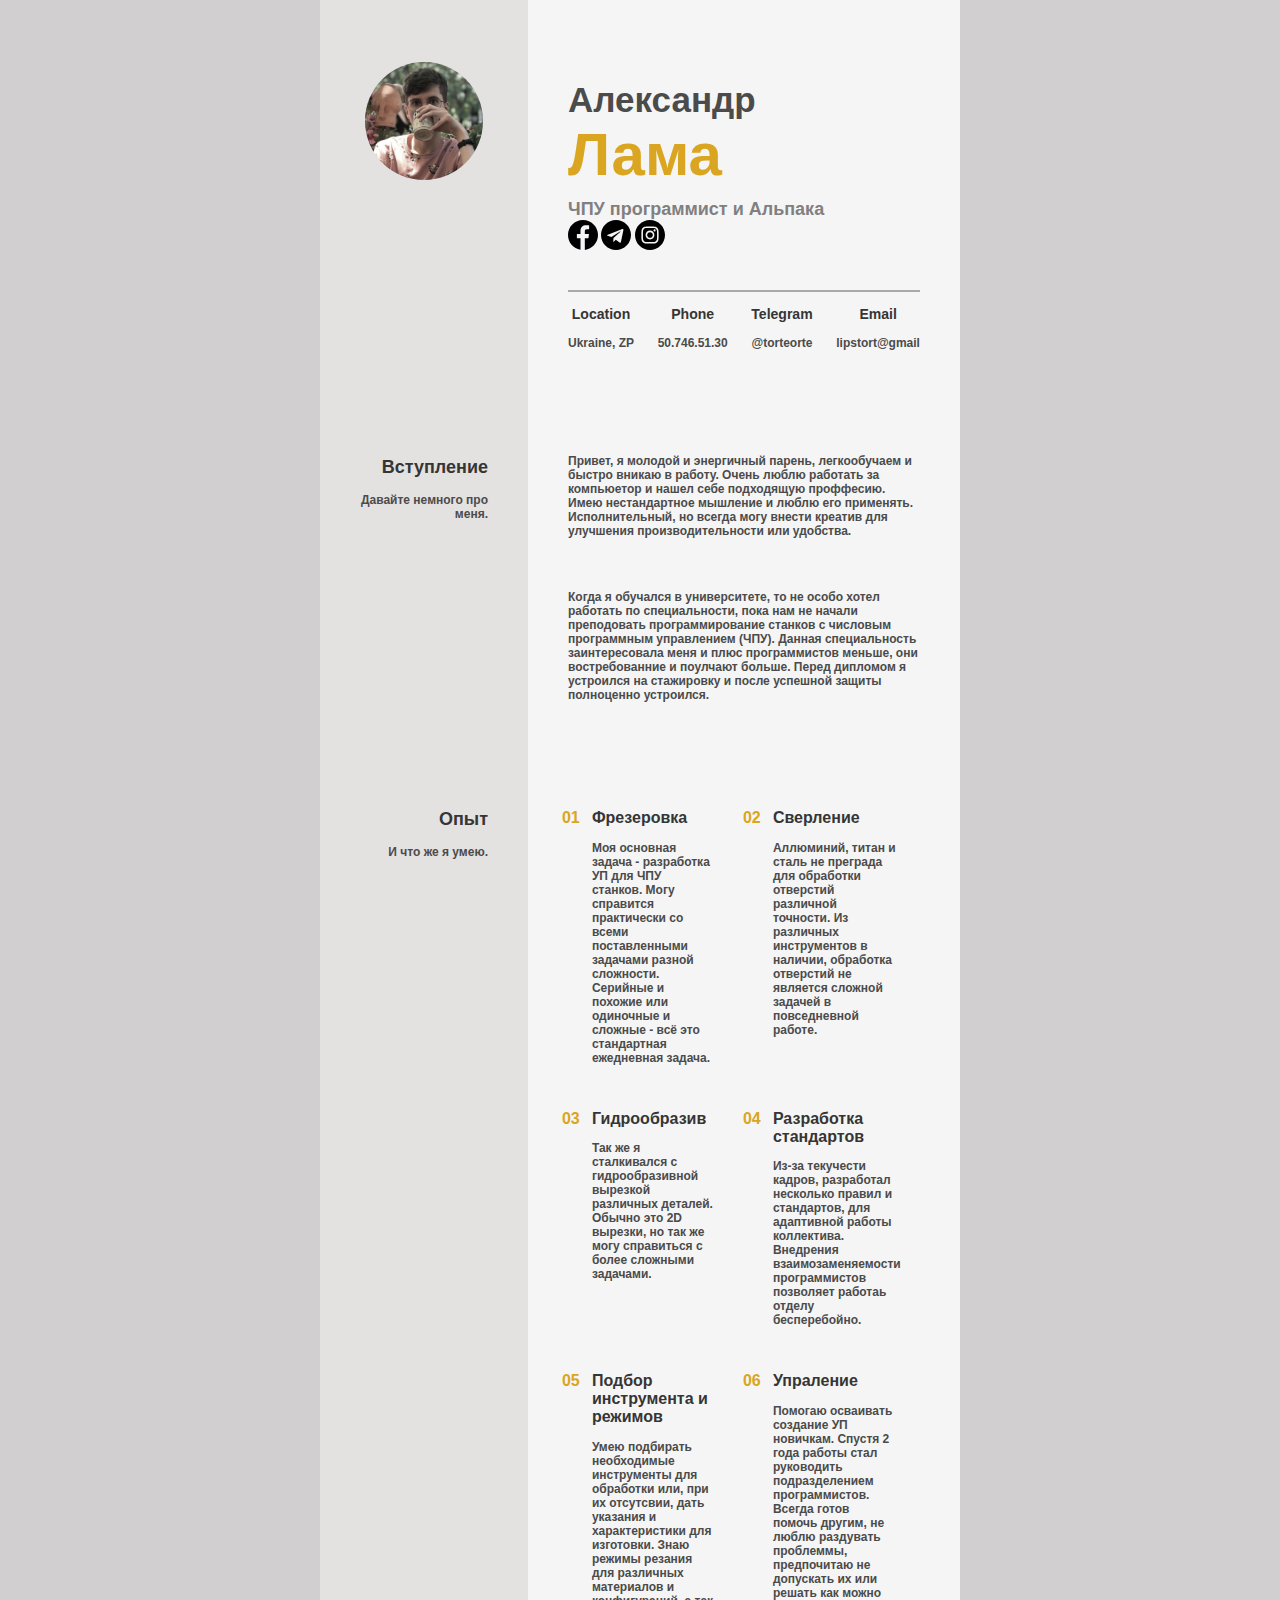
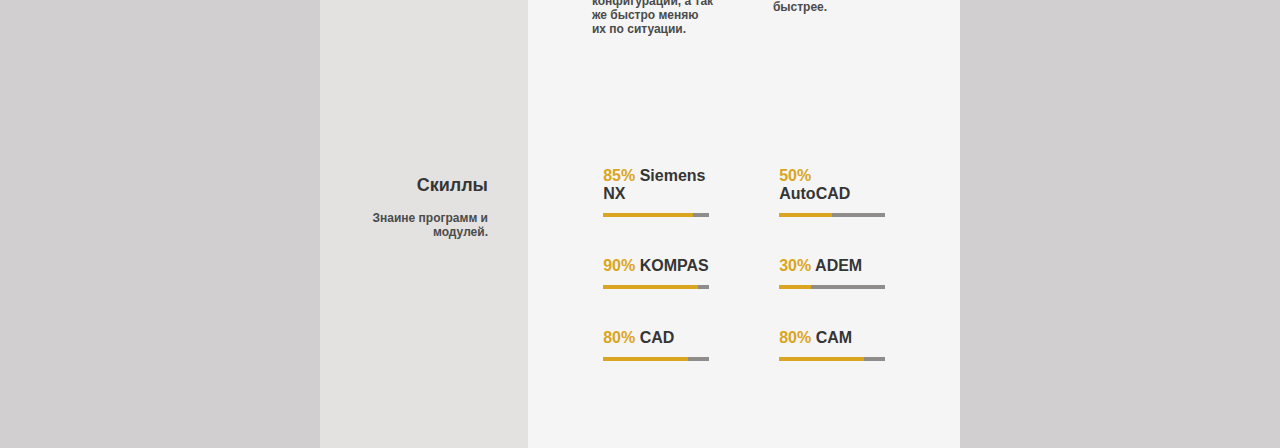
==== resume/index.html @ 5bc4dfea "Add files via upload" ====
<!DOCTYPE html>
<html lang="ru">
  <head>
    <meta charset="utf-8">
    <link  rel="stylesheet" href="style.css">
    <title>Resume</title>
  </head>

  <body>
    <div class="main">

      <div class="origin head-information">
        <div class="left image"> 
          <img src="work_img/255.jpg" alt="">
        </div>

        <div class="right introduce">
          
          
          <div class="me-main">
            <p>Александр</p>
            <p>Лама</p>
            <div class="three"> <p>ЧПУ программист и Альпака</p> 
              <div class="contacts">
                <a href="https://www.facebook.com/lips.tort" class="social social-fb" target="_blank"></a>
                <a href="@torteorte" class="social social-teleg" target="_blank"></a>
                <a href="https://www.instagram.com/alexlipssky" class="social social-inst" target="_blank"></a>  
              </div>
            </div>
          </div>
          
          <div class="footer">

            <div>
              <h3>Location</h3>
              <p>Ukraine, ZP</p>
            </div>

            <div>
              <h3>Phone</h3>
              <p>50.746.51.30</p>
            </div>

            <div>
              <h3>Telegram</h3>
              <p>@torteorte</p>
            </div>

            <div>
              <h3>Email</h3>
              <p>lipstort@gmail</p>
            </div>

          </div>
        </div>
      </div>
  
      <div class="origin  intro">
        <div class="left"> 
          <h2>Вступление</h2>
          <p>Давайте немного про меня.</p>
        </div>

        <div class="right">
          <p>Привет, я молодой и энергичный парень, легкообучаем и быстро вникаю в работу. Очень люблю работать за компьюетор и нашел себе подходящую проффесию. 
            Имею нестандартное мышление и люблю его применять. 
            Исполнительный, но всегда могу внести креатив для улучшения производительности или удобства.
          </p>
          <p>Когда я обучался в университете, то не особо хотел работать по специальности, пока нам не начали преподовать программирование станков с числовым программным управлением (ЧПУ). 
            Данная специальность заинтересовала меня и плюс программистов меньше, они востребованние и поулчают больше. 
            Перед дипломом я устроился на стажировку и после успешной защиты полноценно устроился.</p>
        </div>
      </div>

      <div class="origin  exp">
        <div class="left"> 
          <h2>Опыт</h2>
          <p>И что же я умею.</p>
        </div>

        <div class="right">
          <ul>
            <li> 
              <h2> <span>01</span>  Фрезеровка</h2>
              <p>Моя основная задача - разработка УП для ЧПУ станков. 
                Могу справится практически со всеми поставленными задачами разной сложности. 
                Серийные и похожие или одиночные и сложные - всё это стандартная ежедневная задача.</p>
            </li>

            <li> 
              <h2> <span>02</span> Сверление</h2>
              <p>Аллюминий, титан и сталь не преграда для обработки отверстий различной точности.
                 Из различных инструментов в наличии, обработка отверстий не является сложной задачей в повседневной работе.</p>
            </li>

            <li> 
              <h2> <span>03</span> Гидрообразив</h2>
              <p>Так же я сталкивался с гидрообразивной вырезкой различных деталей. 
                Обычно это 2D вырезки, но так же могу справиться с более сложными задачами.</p>
            </li>

            <li>
              <h2> <span>04</span> Разработка стандартов</h2>
              <p>Из-за текучести кадров, разработал несколько правил и стандартов, для адаптивной работы коллектива. 
                 Внедрения взаимозаменяемости программистов позволяет работаь отделу бесперебойно.</p>
            </li>

            <li>
              <h2> <span>05</span> Подбор инструмента и режимов</h2>
              <p>Умею подбирать необходимые инструменты для обработки или, при их отсутсвии, дать указания и характеристики для изготовки. 
                Знаю режимы резания для различных материалов и конфигураций, а так же быстро меняю их по ситуации. 
              </p>
            </li>

            <li>
              <h2> <span>06</span> Упраление</h2>
              <p>Помогаю осваивать создание УП новичкам. 
                Спустя 2 года работы стал руководить подразделением программистов. 
                Всегда готов помочь другим, не люблю раздувать проблеммы, предпочитаю не допускать их или решать как можно быстрее.</p>
            </li>
          </ul>
        </div>
      </div>

      <div class="origin  skills-all">
        <div class="left">
          <h2>Скиллы</h2>
          <p>Знаине программ и модулей.</p>
        </div>

        <div class="right">
          <!--<ul>
            <li> <span>85%</span> Siemens NX</li>
            <li> <span>50%</span> AutoCAD</li>
            <li> <span>90%</span> KOMPAS </li>
            <li> <span>30%</span> ADEM</li>
            <li> <span>80%</span> CAD</li>
            <li> <span>80%</span> CAM</li>
          </ul>-->
            <dl class="skills">

              <div class="section"> <dt> <span>85%</span> Siemens NX</dt>
                <dd><div class="skills-level" style="width: 85%;"></div></dd> </div>
              <div class="section"> <dt> <span>50%</span> AutoCAD</dt>
                <dd><div class="skills-level" style="width: 50%;"></div></dd> </div>
              <div class="section"> <dt> <span>90%</span> KOMPAS</dt>
                <dd><div class="skills-level" style="width: 90%;"></div></dd> </div>
              <div class="section"> <dt> <span>30%</span> ADEM</dt>
                <dd><div class="skills-level" style="width: 30%;"></div></dd> </div>
              <div class="section"> <dt> <span>80%</span> CAD</dt>
                <dd><div class="skills-level" style="width: 80%;"></div></dd> </div>
              <div class="section">  <dt> <span>80%</span> CAM</dt>
                <dd><div class="skills-level" style="width: 80%;"></div></dd> </div>

            </dl>

        </div>
      </div>

    </div>
  </body>

</html>
---- resume/style.css ----
body { 
margin: 0;
padding: 0;
font-size: 12px;
font-weight: 700;
width: 100%;
font-family: /* "Montserrat", "Helvetica",*/ "Arial", sans-serif;
color: rgb(53, 53, 53);
background-color: rgb(209, 207, 207);
max-width: 2000px;
min-width: 1200px;
}

a {
color: black;
text-decoration: none;
}

p {
  color: rgb(75, 75, 75);
}

ul {
  list-style-type: none;
}

.main {
display: flex;
width: 50%;
background-color: rgb(209, 207, 207);
margin: 0 auto;
flex-direction: column;
}

.origin {
display: flex;
flex-direction: row;
}

.left {
background-color: rgb(228, 225, 225);
width: 30%;
min-width: 20%;
padding: 20px;
}

.left h2,
.left p {
padding: 20px 20px 0 0;
text-align: end;
}

.left h2 {
padding-bottom: 0;
}

.left p {
padding-top: 0;
}

.right {
background-color: whitesmoke;
width: 70%;
max-width: 70%;
padding: 20px;
}

/* Часть заглавная */

img {
border-radius: 50%;
width: 70%;
display: block;
margin: auto;
margin-top: 25%;
filter: grayscale(0.5);
}

.me-main {
padding: 60px 20px 20px 20px;
}

.me-main p {
margin: 0;
}

.me-main p:first-child {
font-size: 35px;
}

.me-main p:nth-child(2) { 
font-size: 60px;
color: goldenrod;
}

.three {
display: flex;
flex-direction: row;
flex-wrap: wrap;
justify-content: space-between;
margin-top: 10px;
}

.me-main .three p {
font-size: 18px;
color: rgb(129, 128, 128);
}

.social {
height: 30px;
width: 30px;
display: inline-block;
vertical-align: middle;
}

.social-fb {
background-image: url("work_img/1.svg");
}

.social-teleg {
background-image: url("work_img/2.svg");
background-size: cover;
}

.social-inst {
background-image: url("work_img/3.svg");
background-size: cover;
}


.footer {
display: flex;
flex-direction: row;
flex-wrap: wrap;
justify-content: space-between;
border-top: 2px solid darkgray;
margin: 20px;
}

.footer div{
text-align: center;
}


/* Часть про меня */

.intro .right p{
padding: 20px;
}

/* Часть про Опыт работы */

.exp .right ul {
padding: 10px 20px 20px 20px;
display: flex;
justify-content: space-around;
flex-wrap: wrap;
}

.exp .right li {
width: 35%;
}

.exp .right li:nth-child(odd) {
  margin-right: 10px;
}

li h2 {
font-size: 16px;
}

.exp .right li {
padding: 0 20px 20px 20px;
position: relative;
}

.exp span {
position: absolute;
left: -10px;
top: auto;
color: goldenrod;
}

/* Часть про Опыт работы */

.skills-all .right .skills {
padding: 10px 20px 20px 20px;
display: flex;
justify-content: space-around;
flex-wrap: wrap;
}

.skills-all .right .section {
width: 30%;
font-size: 16px;
padding: 0 20px 30px 20px;
margin: 5px;
}

.skills-all span {
color: goldenrod;
}

.skills dd {
margin-left: 0;
margin-top: 10px;
background-color: #8f8c8c;
}

.skills-level {
background-color: goldenrod;
height: 4px;
}

h1, h2, h3, dt{
  color: rgb(53, 53, 53);

}
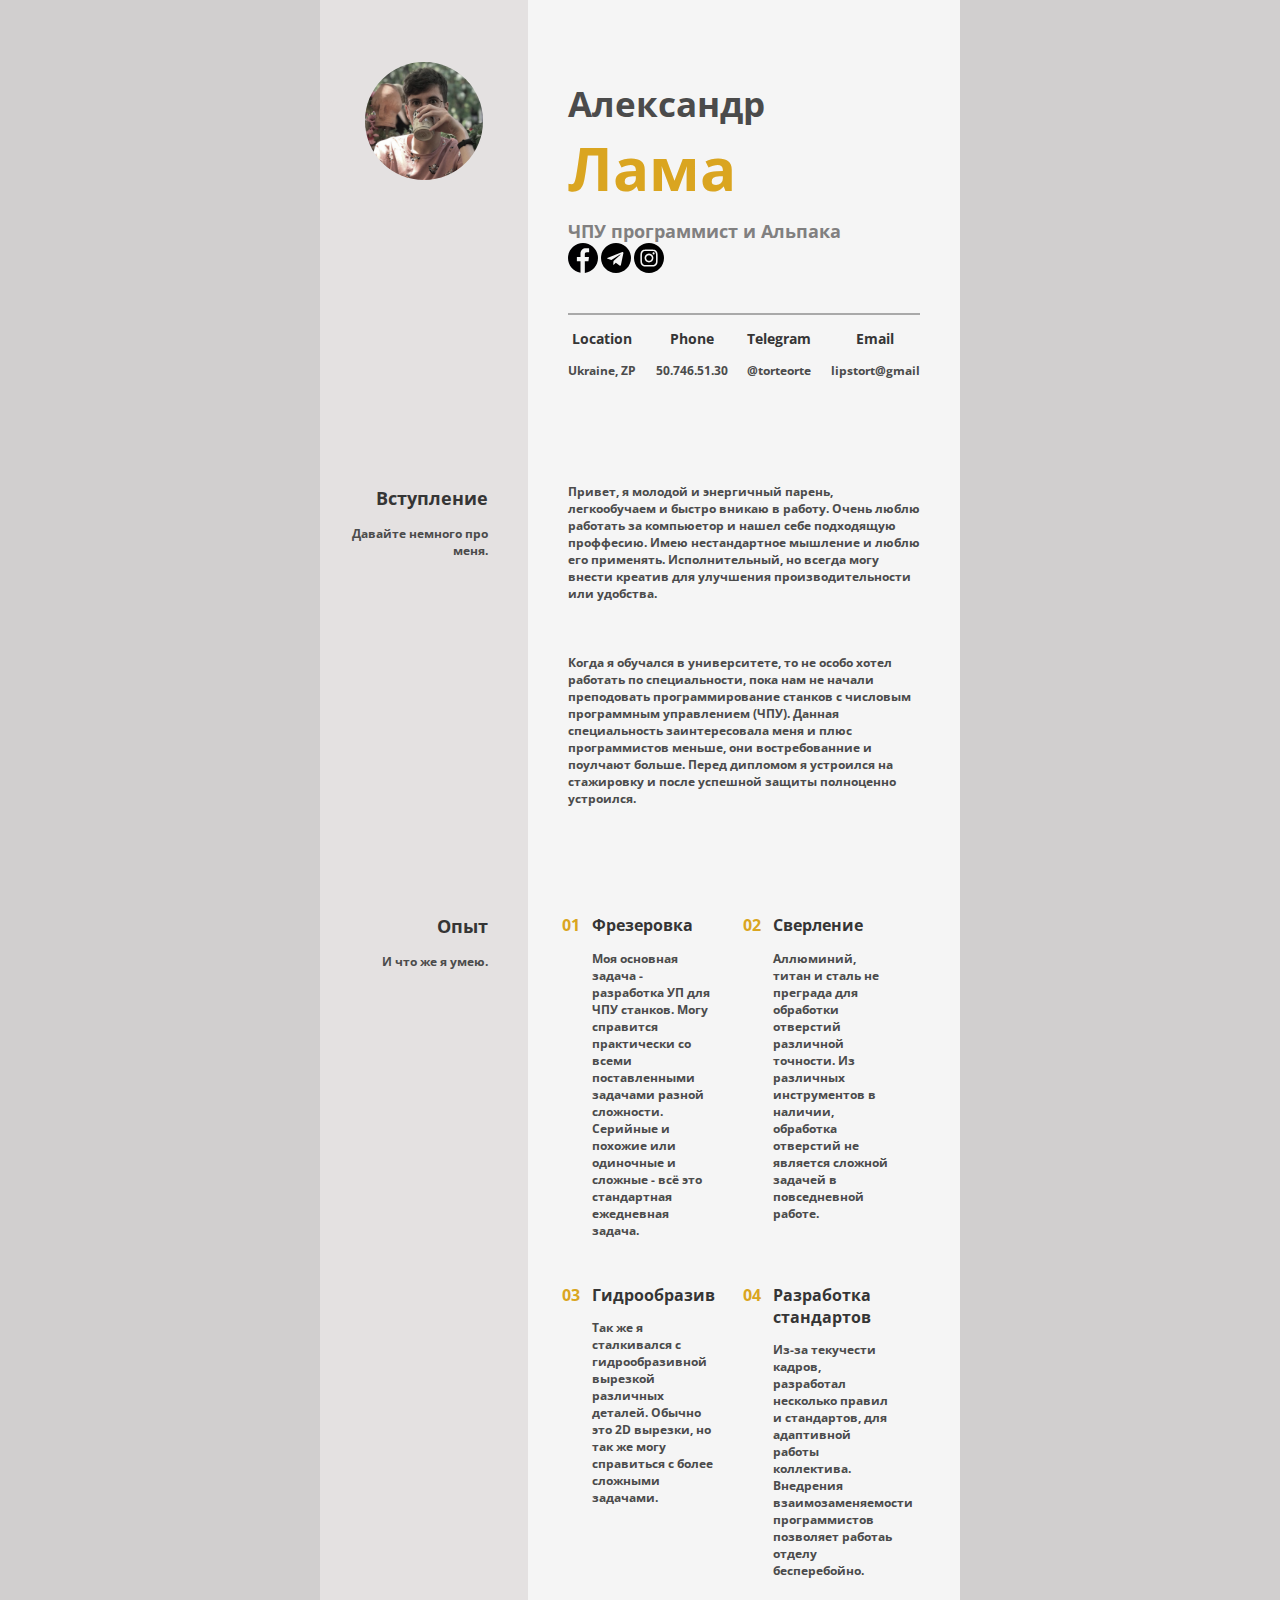
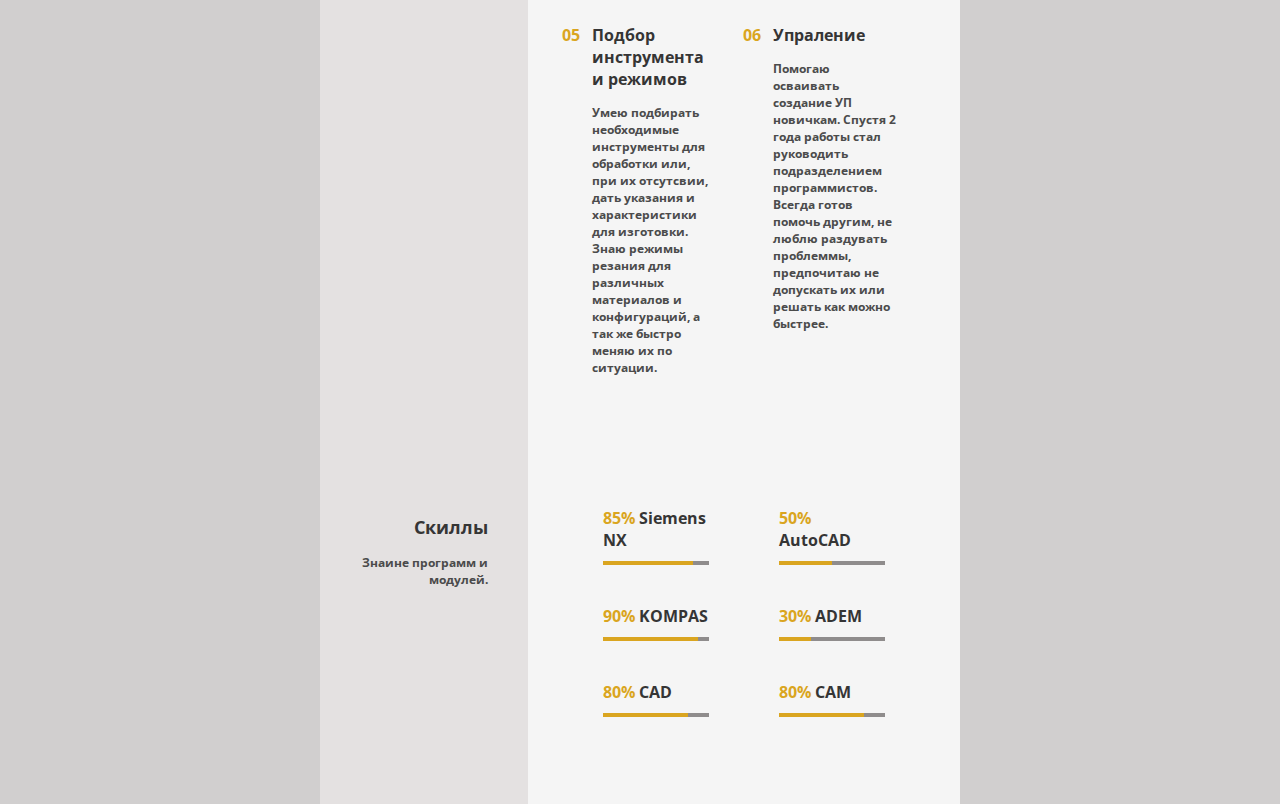
==== commit 1e27b0fe: "Add files via upload" ====
--- a/resume/index.html
+++ b/resume/index.html
@@ -3,6 +3,8 @@
   <head>
     <meta charset="utf-8">
     <link  rel="stylesheet" href="style.css">
+    <link rel="preconnect" href="https://fonts.gstatic.com">
+    <link href="https://fonts.googleapis.com/css2?family=Open+Sans:wght@700&display=swap" rel="stylesheet"> 
     <title>Resume</title>
   </head>
 
--- a/resume/style.css
+++ b/resume/style.css
@@ -4,7 +4,7 @@
 font-size: 12px;
 font-weight: 700;
 width: 100%;
-font-family: /* "Montserrat", "Helvetica",*/ "Arial", sans-serif;
+font-family: /* "Montserrat", "Helvetica",*/ "Open Sans", "Arial", sans-serif;
 color: rgb(53, 53, 53);
 background-color: rgb(209, 207, 207);
 max-width: 2000px;
